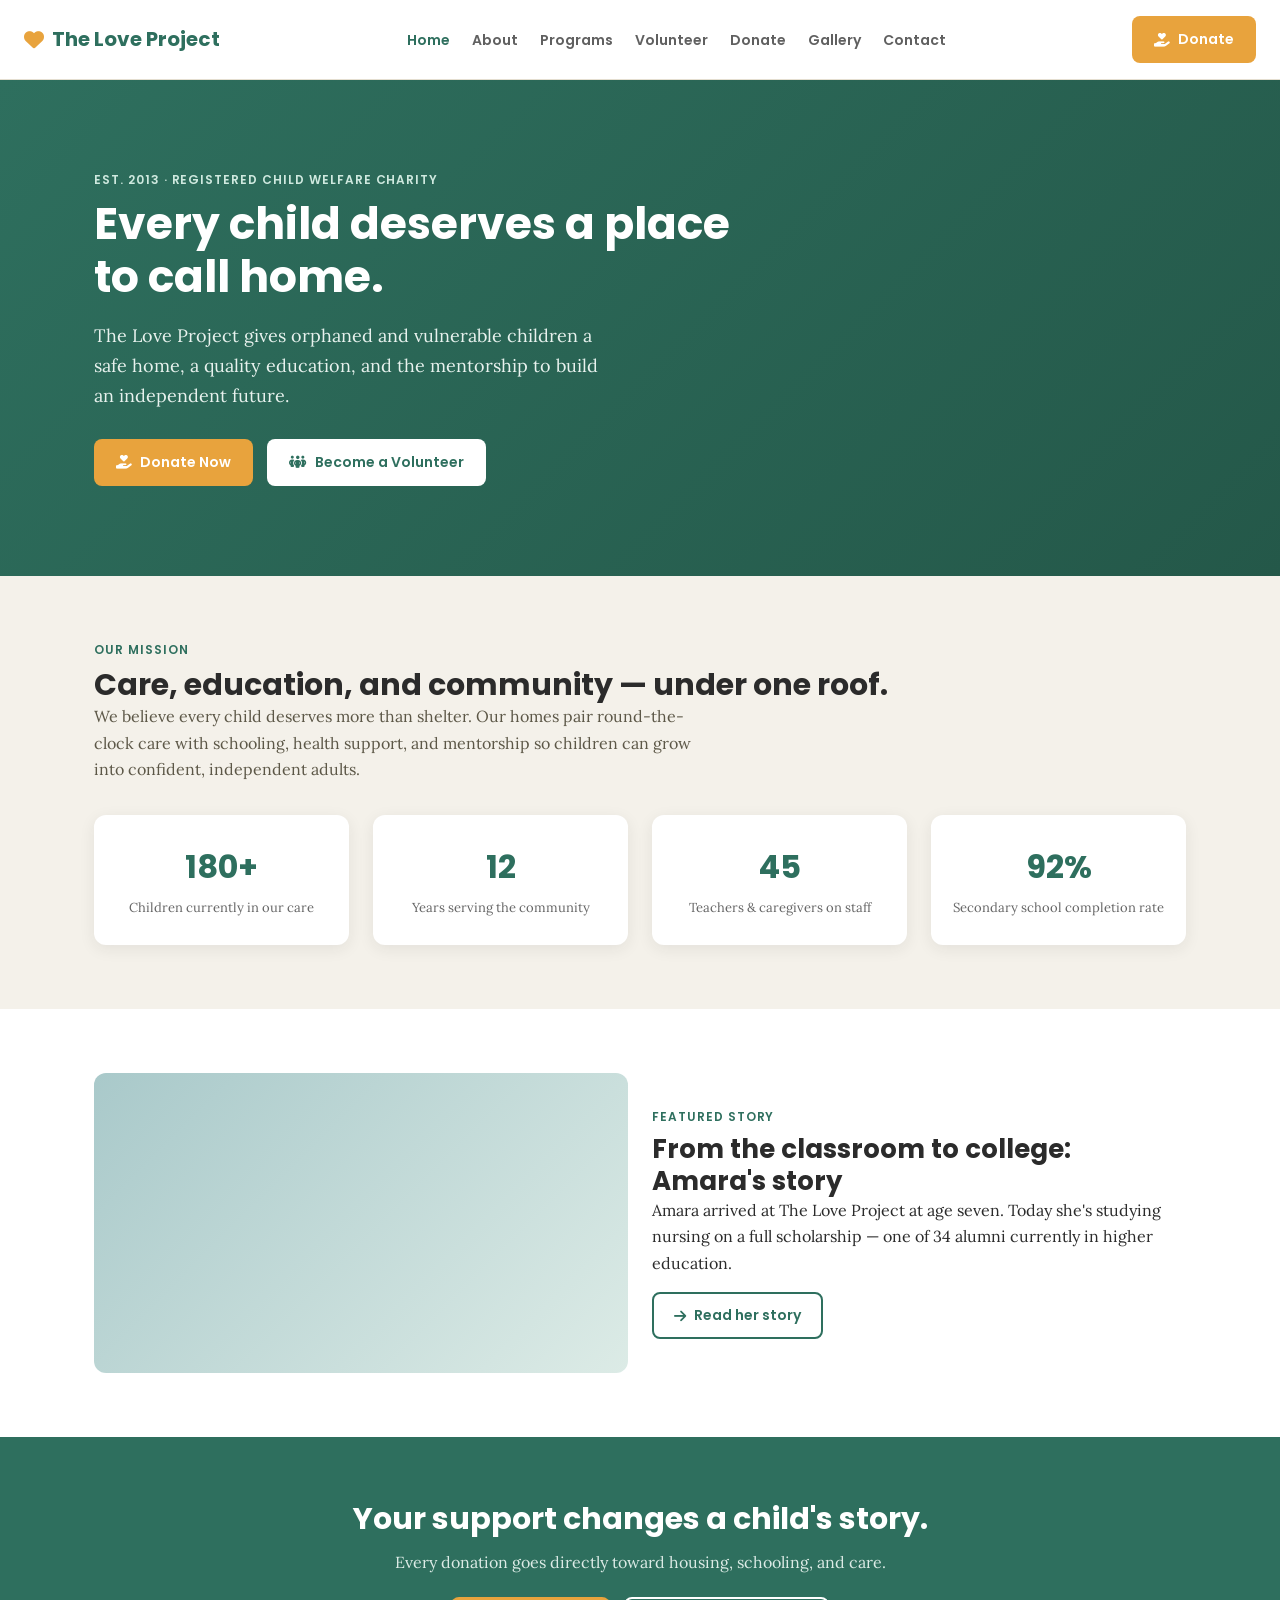
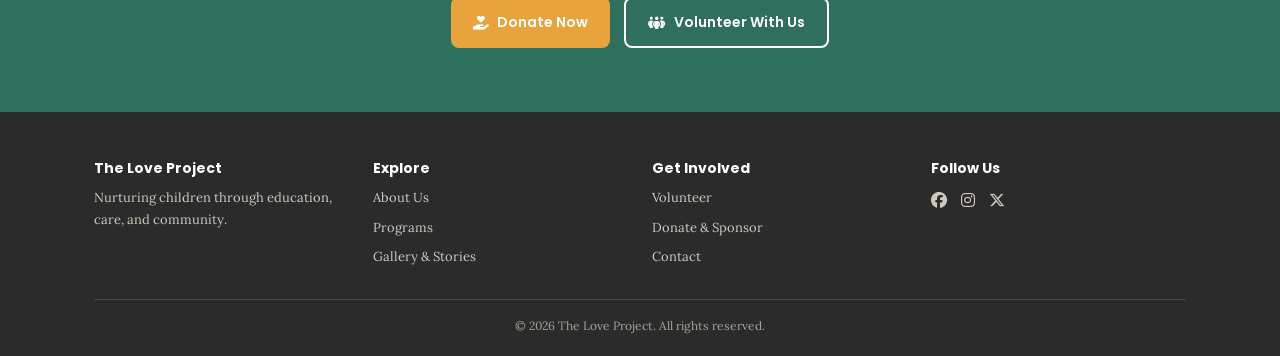
==== index.html @ d43dff1e "Initial commit: 7-page Love Project website (HTML/CSS + Font Awesome)" ====
<!DOCTYPE html>
<html lang="en">
<head>
<meta charset="UTF-8">
<meta name="viewport" content="width=device-width, initial-scale=1.0">
<title>The Love Project | Home</title>
<link rel="preconnect" href="https://fonts.googleapis.com">
<link href="https://fonts.googleapis.com/css2?family=Poppins:wght@500;600;700&family=Lora:ital,wght@0,400;0,500;1,400&display=swap" rel="stylesheet">
<link rel="stylesheet" href="https://cdnjs.cloudflare.com/ajax/libs/font-awesome/6.5.1/css/all.min.css">
<link rel="stylesheet" href="css/style.css">
</head>
<body>

<header class="site-header">
  <a href="index.html" class="logo"><i class="fa-solid fa-heart"></i>The Love Project</a>
  <nav class="main-nav">
    <ul>
      <li><a href="index.html" class="active">Home</a></li>
      <li><a href="about.html">About</a></li>
      <li><a href="programs.html">Programs</a></li>
      <li><a href="volunteer.html">Volunteer</a></li>
      <li><a href="donate.html">Donate</a></li>
      <li><a href="gallery.html">Gallery</a></li>
      <li><a href="contact.html">Contact</a></li>
    </ul>
  </nav>
  <a href="donate.html" class="btn btn-primary"><i class="fa-solid fa-hand-holding-heart"></i>Donate</a>
</header>

<section class="hero">
  <div class="container">
    <span class="eyebrow" style="color:#cfe9df;">Est. 2013 &middot; Registered Child Welfare Charity</span>
    <h1>Every child deserves a place to call home.</h1>
    <p>The Love Project gives orphaned and vulnerable children a safe home, a quality education, and the mentorship to build an independent future.</p>
    <div class="hero-actions">
      <a href="donate.html" class="btn btn-primary"><i class="fa-solid fa-hand-holding-heart"></i>Donate Now</a>
      <a href="volunteer.html" class="btn btn-on-dark"><i class="fa-solid fa-people-group"></i>Become a Volunteer</a>
    </div>
  </div>
</section>

<section class="section">
  <div class="container">
    <span class="eyebrow">Our Mission</span>
    <h2>Care, education, and community &mdash; under one roof.</h2>
    <p class="section-sub">We believe every child deserves more than shelter. Our homes pair round-the-clock care with schooling, health support, and mentorship so children can grow into confident, independent adults.</p>
    <div class="grid-4">
      <div class="stat"><div class="num">180+</div><div class="lbl">Children currently in our care</div></div>
      <div class="stat"><div class="num">12</div><div class="lbl">Years serving the community</div></div>
      <div class="stat"><div class="num">45</div><div class="lbl">Teachers &amp; caregivers on staff</div></div>
      <div class="stat"><div class="num">92%</div><div class="lbl">Secondary school completion rate</div></div>
    </div>
  </div>
</section>

<section class="section section-alt">
  <div class="container grid-2">
    <div class="ph" style="height:300px;"></div>
    <div>
      <span class="eyebrow">Featured Story</span>
      <h2 style="font-size:26px;">From the classroom to college: Amara's story</h2>
      <p>Amara arrived at The Love Project at age seven. Today she's studying nursing on a full scholarship &mdash; one of 34 alumni currently in higher education.</p>
      <a href="gallery.html" class="btn btn-secondary"><i class="fa-solid fa-arrow-right"></i>Read her story</a>
    </div>
  </div>
</section>

<section class="section text-center" style="background:var(--green);">
  <div class="container">
    <h2 style="color:#fff;">Your support changes a child's story.</h2>
    <p style="color:#dcebe6;max-width:520px;margin:12px auto 22px;">Every donation goes directly toward housing, schooling, and care.</p>
    <div class="hero-actions" style="justify-content:center;">
      <a href="donate.html" class="btn btn-primary"><i class="fa-solid fa-hand-holding-heart"></i>Donate Now</a>
      <a href="volunteer.html" class="btn btn-outline-on-dark"><i class="fa-solid fa-people-group"></i>Volunteer With Us</a>
    </div>
  </div>
</section>

<footer class="site-footer">
  <div class="container">
    <div class="grid-4">
      <div>
        <h4>The Love Project</h4>
        <p>Nurturing children through education, care, and community.</p>
      </div>
      <div>
        <h4>Explore</h4>
        <a href="about.html">About Us</a>
        <a href="programs.html">Programs</a>
        <a href="gallery.html">Gallery &amp; Stories</a>
      </div>
      <div>
        <h4>Get Involved</h4>
        <a href="volunteer.html">Volunteer</a>
        <a href="donate.html">Donate &amp; Sponsor</a>
        <a href="contact.html">Contact</a>
      </div>
      <div>
        <h4>Follow Us</h4>
        <div class="social-icons">
          <a href="#"><i class="fa-brands fa-facebook"></i></a>
          <a href="#"><i class="fa-brands fa-instagram"></i></a>
          <a href="#"><i class="fa-brands fa-x-twitter"></i></a>
        </div>
      </div>
    </div>
    <div class="footer-bottom">&copy; 2026 The Love Project. All rights reserved.</div>
  </div>
</footer>

</body>
</html>
---- css/style.css ----
/* ==========================================================
   THE LOVE PROJECT — SITE STYLESHEET
   Single shared stylesheet for all 7 pages.
   ========================================================== */

:root{
  --green:#2E6F5E;
  --green-dark:#245849;
  --amber:#E8A33D;
  --amber-dark:#CE8B29;
  --offwhite:#F4F1EA;
  --charcoal:#2B2B2B;
  --sky:#A9C9CA;
  --white:#ffffff;
  --radius:12px;
  --shadow:0 4px 16px rgba(43,43,43,.08);
  --gap:24px;
}

/* ---------- Reset ---------- */
*, *::before, *::after{ box-sizing:border-box; }
body{ margin:0; }
img{ max-width:100%; display:block; }
ul{ margin:0; padding:0; list-style:none; }
a{ color:inherit; text-decoration:none; }

/* ---------- Base typography ---------- */
body{
  font-family:'Lora', Georgia, serif;
  font-size:16px;
  line-height:1.65;
  color:var(--charcoal);
  background:var(--offwhite);
}
h1,h2,h3,h4,.headfont{
  font-family:'Poppins', Arial, sans-serif;
  color:var(--charcoal);
  margin:0;
  line-height:1.2;
}
h1{ font-size:44px; font-weight:700; }
h2{ font-size:30px; font-weight:700; }
h3{ font-size:20px; font-weight:600; }
p{ margin:0 0 16px; }
.eyebrow{
  font-family:'Poppins', Arial, sans-serif;
  font-size:12px;
  font-weight:600;
  letter-spacing:.08em;
  text-transform:uppercase;
  color:var(--green);
  margin-bottom:8px;
  display:block;
}
.section-sub{ color:#5c5747; max-width:620px; margin-bottom:32px; }

/* ---------- Layout helpers ---------- */
.container{ max-width:1140px; margin:0 auto; padding:0 24px; }
.section{ padding:64px 0; }
.section.tight{ padding:48px 0; }
.section-alt{ background:var(--white); }
.text-center{ text-align:center; }

.grid-2{ display:grid; grid-template-columns:1fr 1fr; gap:var(--gap); align-items:center; }
.grid-3{ display:grid; grid-template-columns:repeat(3,1fr); gap:var(--gap); }
.grid-4{ display:grid; grid-template-columns:repeat(4,1fr); gap:var(--gap); }

/* ---------- Buttons ---------- */
.btn{
  font-family:'Poppins', Arial, sans-serif;
  font-weight:600;
  font-size:14px;
  border:none;
  border-radius:8px;
  padding:12px 22px;
  cursor:pointer;
  display:inline-flex;
  align-items:center;
  gap:8px;
  transition:.15s ease;
}
.btn-primary{ background:var(--amber); color:#fff; }
.btn-primary:hover{ background:var(--amber-dark); }
.btn-secondary{
  background:transparent;
  color:var(--green);
  border:2px solid var(--green);
  padding:10px 20px;
}
.btn-secondary:hover{ background:var(--green); color:#fff; }
.btn-on-dark{ background:#fff; color:var(--green); }
.btn-outline-on-dark{ background:transparent; border:2px solid #fff; color:#fff; }

/* ---------- Header / Nav ---------- */
.site-header{
  display:flex;
  align-items:center;
  justify-content:space-between;
  padding:16px 24px;
  background:var(--white);
  border-bottom:1px solid #e4ded0;
  position:sticky;
  top:0;
  z-index:100;
}
.logo{
  font-family:'Poppins', Arial, sans-serif;
  font-weight:700;
  font-size:20px;
  color:var(--green);
  display:flex;
  align-items:center;
  gap:8px;
}
.logo i{ color:var(--amber); }
.main-nav ul{ display:flex; gap:22px; }
.main-nav a{
  font-family:'Poppins', Arial, sans-serif;
  font-size:14px;
  font-weight:600;
  color:var(--charcoal);
  opacity:.75;
  transition:.15s;
}
.main-nav a:hover, .main-nav a.active{ opacity:1; color:var(--green); }
.nav-toggle{ display:none; background:none; border:none; font-size:22px; color:var(--green); cursor:pointer; }

/* ---------- Hero ---------- */
.hero{
  background:linear-gradient(135deg, var(--green) 0%, var(--green-dark) 100%);
  color:#fff;
  padding:90px 0;
}
.hero h1{ color:#fff; max-width:640px; }
.hero p{ max-width:520px; font-size:18px; color:#e8f2ee; margin:18px 0 28px; }
.hero-actions{ display:flex; gap:14px; flex-wrap:wrap; }
.page-header{
  background:linear-gradient(135deg, var(--green) 0%, var(--green-dark) 100%);
  color:#fff;
  padding:64px 0;
  text-align:center;
}
.page-header h1{ color:#fff; }
.page-header p{ color:#e8f2ee; max-width:560px; margin:12px auto 0; }

/* ---------- Cards / Stats ---------- */
.card{
  background:#fff;
  border-radius:var(--radius);
  box-shadow:var(--shadow);
  padding:24px;
  transition:.15s;
}
.card:hover{ transform:translateY(-3px); }
.icon-badge{
  width:44px; height:44px;
  border-radius:10px;
  background:#eaf3f0;
  display:flex; align-items:center; justify-content:center;
  color:var(--green);
  font-size:18px;
  margin-bottom:12px;
}
.stat{
  background:#fff;
  border-radius:var(--radius);
  box-shadow:var(--shadow);
  padding:26px 18px;
  text-align:center;
}
.stat .num{ font-family:'Poppins', Arial, sans-serif; font-size:32px; font-weight:700; color:var(--green); }
.stat .lbl{ font-size:13px; color:#666; margin-top:4px; }
.badge{
  background:#fff;
  border-radius:var(--radius);
  box-shadow:var(--shadow);
  padding:16px;
  text-align:center;
  font-family:'Poppins', Arial, sans-serif;
  font-size:12px;
  font-weight:600;
  color:var(--green);
}
.quote{ font-style:italic; color:#444; }

/* Image placeholder blocks (swap for real photos) */
.ph{ border-radius:var(--radius); background:linear-gradient(135deg, var(--sky), #dcebe6); }
.ph-round{ border-radius:50%; }

/* ---------- Forms ---------- */
.field{ margin-bottom:16px; }
label{
  font-family:'Poppins', Arial, sans-serif;
  font-size:12px;
  font-weight:600;
  display:block;
  margin:0 0 6px;
}
input, textarea, select{
  font-family:'Lora', Georgia, serif;
  font-size:14px;
  padding:12px 14px;
  border:1.5px solid #d8d2c2;
  border-radius:8px;
  width:100%;
  background:#fff;
}
input:focus, textarea:focus, select:focus{
  outline:2px solid var(--amber);
  outline-offset:1px;
  border-color:var(--amber);
}

/* ---------- Donation amount / progress bars ---------- */
.pill{
  display:inline-block;
  padding:9px 18px;
  border-radius:20px;
  border:1.5px solid var(--green);
  font-family:'Poppins', Arial, sans-serif;
  font-size:13px;
  font-weight:600;
  color:var(--green);
  cursor:pointer;
  margin-right:8px;
}
.pill.active{ background:var(--green); color:#fff; }
.amt{
  display:flex; align-items:center; justify-content:center;
  border-radius:8px;
  border:1.5px solid #d8d2c2;
  padding:16px;
  font-family:'Poppins', Arial, sans-serif;
  font-weight:700;
  color:var(--green);
  background:#fff;
  cursor:pointer;
}
.amt.sel{ border-color:var(--amber); background:#fff6ea; }
.bar-row{ display:flex; align-items:center; gap:12px; margin-bottom:14px; }
.bar-label{ width:190px; font-family:'Poppins', Arial, sans-serif; font-size:13px; font-weight:600; }
.bar-track{ flex:1; height:14px; background:#e6e1d3; border-radius:8px; overflow:hidden; }
.bar-fill{ height:100%; border-radius:8px; }
.bar-pct{ width:44px; text-align:right; font-family:'Poppins', Arial, sans-serif; font-size:13px; font-weight:600; }

/* ---------- Gallery ---------- */
.photo-grid{ display:grid; grid-template-columns:repeat(4,1fr); gap:14px; }
.photo{ aspect-ratio:1/1; border-radius:var(--radius); }

/* ---------- Footer ---------- */
.site-footer{ background:var(--charcoal); color:#e9e6de; padding:48px 0 20px; }
.site-footer h4{ color:#fff; font-size:14px; margin-bottom:10px; }
.site-footer a{ color:#cfcabf; font-size:13px; display:block; margin-bottom:8px; }
.site-footer a:hover{ color:#fff; }
.site-footer p{ color:#cfcabf; font-size:13px; }
.footer-bottom{
  border-top:1px solid #444;
  margin-top:24px;
  padding-top:16px;
  font-size:12px;
  color:#a8a396;
  text-align:center;
}
.social-icons{ display:flex; gap:14px; margin-top:6px; }
.social-icons a{ font-size:16px; color:#cfcabf; }
.social-icons a:hover{ color:var(--amber); }

/* ---------- Responsive ---------- */
@media (max-width:900px){
  .grid-4{ grid-template-columns:1fr 1fr; }
  .grid-3{ grid-template-columns:1fr 1fr; }
  .photo-grid{ grid-template-columns:1fr 1fr; }
}
@media (max-width:700px){
  .grid-2{ grid-template-columns:1fr; }
  .grid-3, .grid-4{ grid-template-columns:1fr; }
  .main-nav{ display:none; }
  .nav-toggle{ display:block; }
  h1{ font-size:32px; }
  .hero{ padding:56px 0; }
}
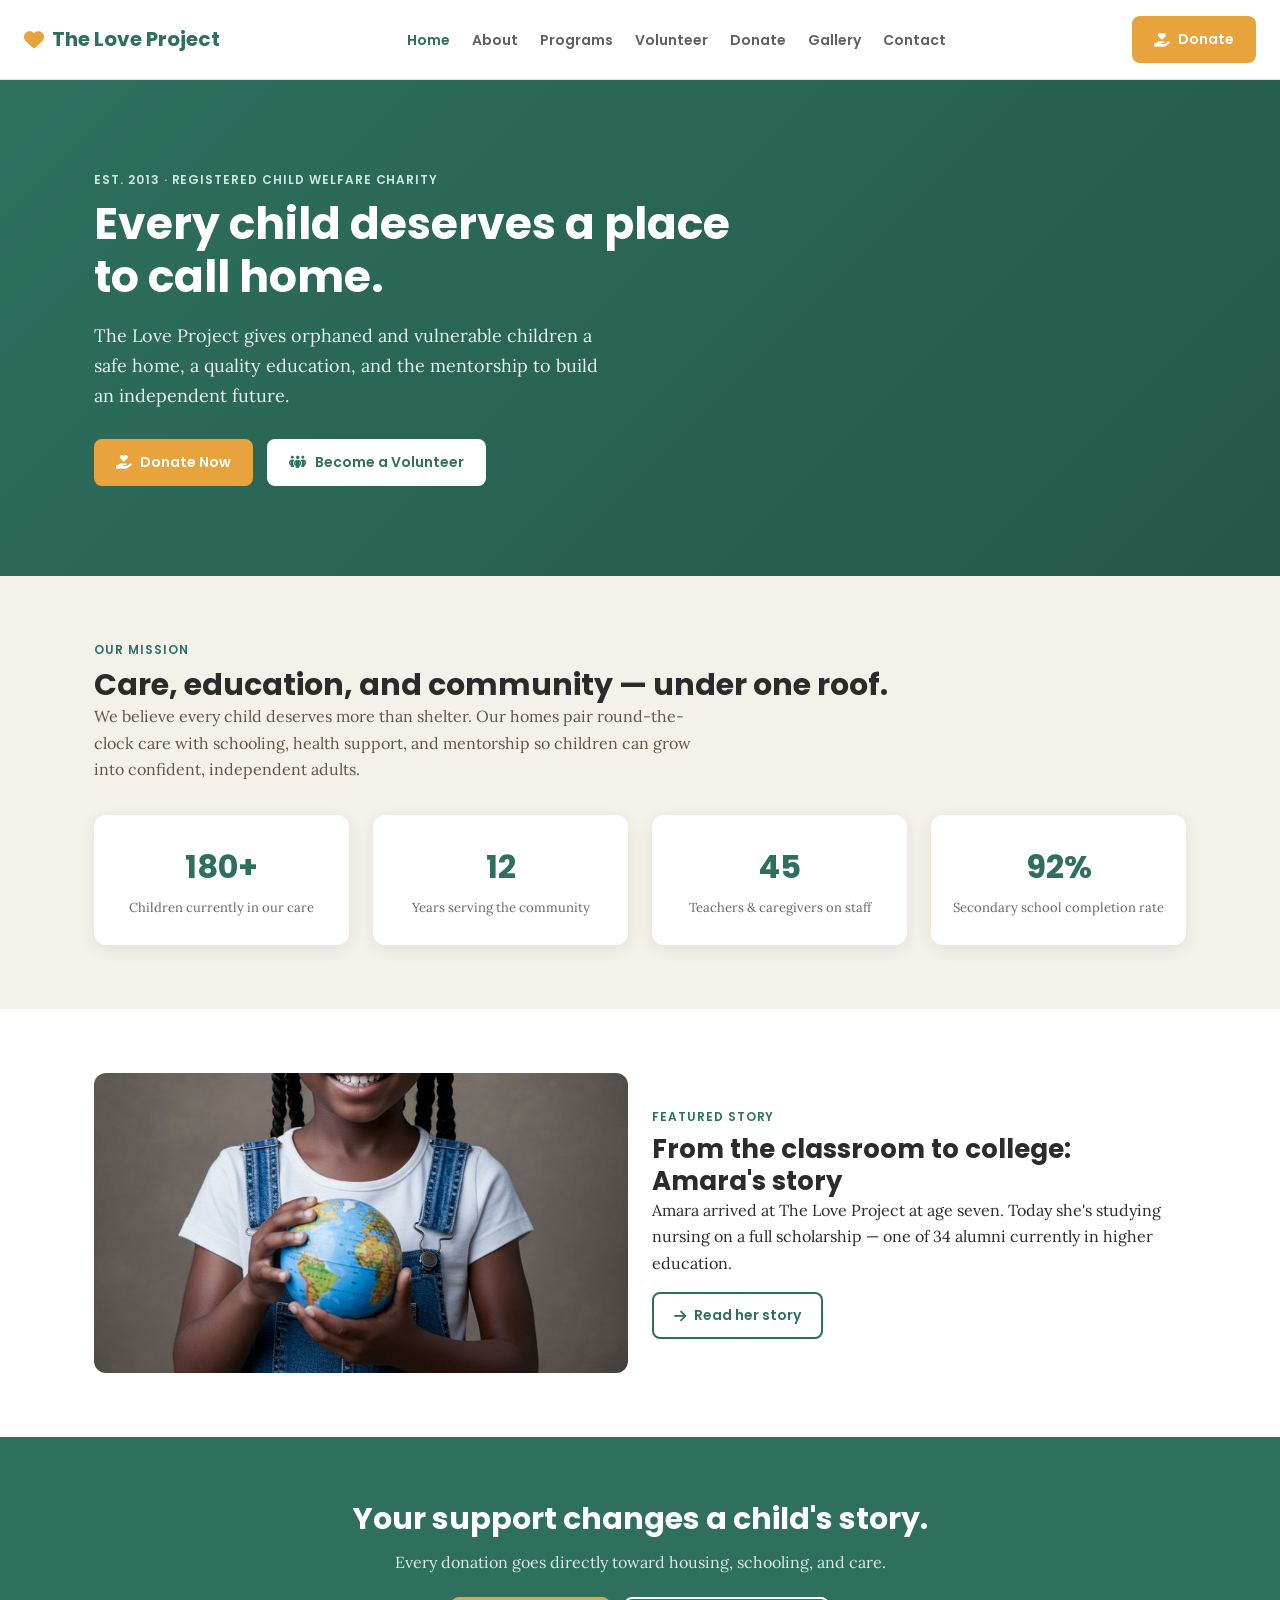
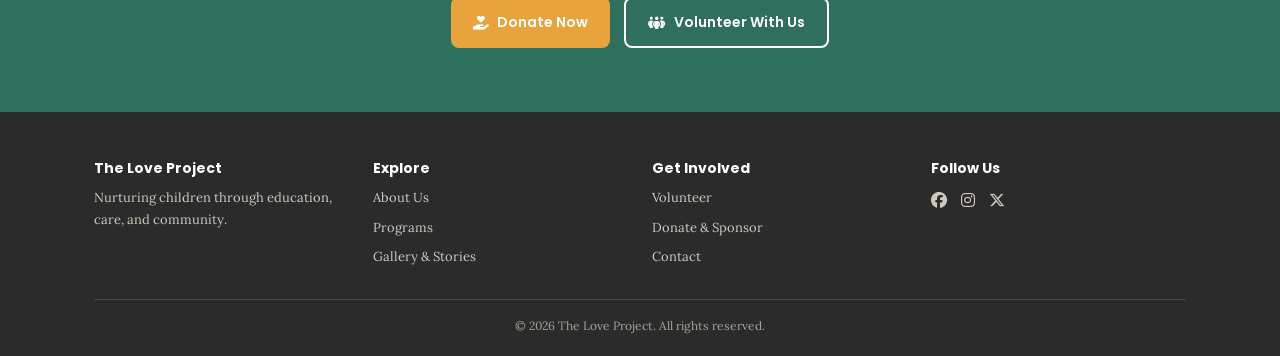
==== commit eb810713: "Initial website import" ====
--- a/index.html
+++ b/index.html
@@ -55,7 +55,7 @@
 
 <section class="section section-alt">
   <div class="container grid-2">
-    <div class="ph" style="height:300px;"></div>
+    <img class="ph-img" src="images/b.jpg" alt="Students learning together in a classroom" style="height:300px;" />
     <div>
       <span class="eyebrow">Featured Story</span>
       <h2 style="font-size:26px;">From the classroom to college: Amara's story</h2>
--- a/css/style.css
+++ b/css/style.css
@@ -184,8 +184,10 @@
 .quote{ font-style:italic; color:#444; }
 
 /* Image placeholder blocks (swap for real photos) */
-.ph{ border-radius:var(--radius); background:linear-gradient(135deg, var(--sky), #dcebe6); }
+.ph{ border-radius:var(--radius); background:linear-gradient(135deg, var(--sky), #dcebe6); overflow:hidden; }
 .ph-round{ border-radius:50%; }
+.ph-img{ width:100%; height:100%; object-fit:cover; border-radius:var(--radius); display:block; }
+.map-frame{ width:100%; height:280px; border:0; border-radius:var(--radius); box-shadow:var(--shadow); }
 
 /* ---------- Forms ---------- */
 .field{ margin-bottom:16px; }
